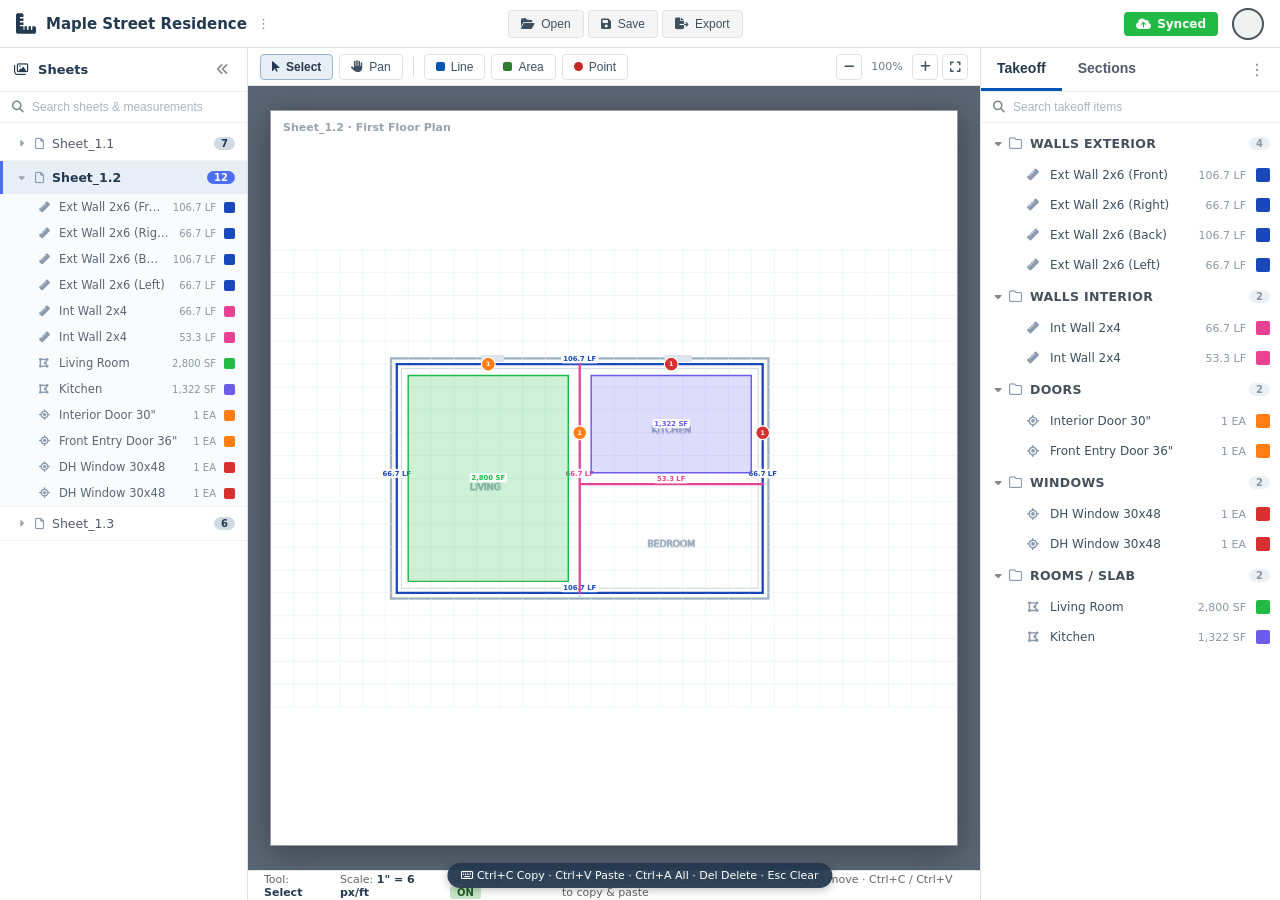
==== index.html @ 18c85d63 "Rebuild as visual SVG-canvas measurement tool with copy/paste - Replace tree/list app with 2D bluepr" ====
<!DOCTYPE html>
<html lang="en">
<head>
  <meta charset="UTF-8" />
  <meta name="viewport" content="width=device-width, initial-scale=1.0" />
  <title>PTO · Copy / Paste Measurements Prototype</title>
  <link rel="stylesheet" href="https://cdnjs.cloudflare.com/ajax/libs/font-awesome/6.5.1/css/all.min.css" />
  <link rel="stylesheet" href="styles.css" />
</head>
<body>

  <!-- ===================== TOP BAR ===================== -->
  <header class="topbar">
    <div class="topbar-left">
      <i class="fa-solid fa-ruler-combined app-logo"></i>
      <span class="job-name">Maple Street Residence</span>
      <span class="job-dots" title="Job menu">&#8942;</span>
    </div>

    <div class="topbar-center">
      <button class="tool-btn"><i class="fa-solid fa-folder-open"></i> Open</button>
      <button class="tool-btn"><i class="fa-solid fa-floppy-disk"></i> Save</button>
      <button class="tool-btn"><i class="fa-solid fa-file-export"></i> Export</button>
    </div>

    <div class="topbar-right">
      <div class="clipboard-indicator" id="clipboard-indicator">
        <i class="fa-solid fa-clipboard"></i>
        <span>Clipboard</span>
        <span class="clip-count" id="clip-count">0</span>
      </div>
      <div class="sync-badge"><i class="fa-solid fa-cloud-arrow-up"></i> Synced</div>
      <div class="profile-circle"></div>
    </div>
  </header>

  <!-- ===================== MAIN LAYOUT ===================== -->
  <div class="main-layout">

    <!-- ============ LEFT — SHEETS PANEL ============ -->
    <aside class="sheets-panel" id="sheets-panel">
      <div class="panel-header">
        <span><i class="fa-regular fa-images"></i>&nbsp; Sheets</span>
        <span class="collapse-toggle" id="sheets-collapse" title="Collapse panel">
          <i class="fa-solid fa-angles-left"></i>
        </span>
      </div>
      <div class="panel-body">
        <div class="search-box">
          <i class="fa-solid fa-magnifying-glass"></i>
          <input id="sheet-search" type="text" placeholder="Search sheets & measurements" />
        </div>
        <ul class="sheet-list" id="sheet-list"></ul>
      </div>
    </aside>

    <!-- ============ CENTER — CANVAS ============ -->
    <main class="canvas-area">
      <div class="canvas-toolbar">
        <button class="ctool active" data-tool="select" title="Select / move (V)"><i class="fa-solid fa-arrow-pointer"></i> Select</button>
        <button class="ctool" data-tool="pan" title="Pan (hold Space)"><i class="fa-solid fa-hand"></i> Pan</button>
        <span style="width:1px;height:20px;background:#e0e0e0;margin:0 4px;"></span>
        <button class="ctool" data-tool="line" title="Draw line measurement"><span class="dot" style="background:#0056b3"></span> Line</button>
        <button class="ctool" data-tool="area" title="Draw area measurement"><span class="dot" style="background:#2e7d32"></span> Area</button>
        <button class="ctool" data-tool="point" title="Drop point measurement"><span class="dot" style="background:#c62828;border-radius:50%"></span> Point</button>

        <span class="spacer"></span>

        <div class="zoom-group">
          <button class="zoom-btn" id="zoom-out" title="Zoom out"><i class="fa-solid fa-minus"></i></button>
          <span class="zoom-label" id="zoom-label">100%</span>
          <button class="zoom-btn" id="zoom-in" title="Zoom in"><i class="fa-solid fa-plus"></i></button>
          <button class="zoom-btn" id="zoom-fit" title="Fit to screen"><i class="fa-solid fa-expand"></i></button>
        </div>
      </div>

      <div class="canvas-stage">
        <div class="canvas-sheet-wrap">
          <svg id="draw-svg" xmlns="https://upload.wikimedia.org/wikipedia/commons/thumb/6/6b/Bitmap_VS_SVG.svg/1280px-Bitmap_VS_SVG.svg.png" preserveAspectRatio="xMidYMid meet"></svg>
          <div class="sheet-tag" id="sheet-tag"></div>
        </div>
      </div>

      <div class="status-bar">
        <span class="status-item">Tool: <b>Select</b></span>
        <span class="status-item">Scale: <b>1" = 6 px/ft</b></span>
        <span class="status-item">Snapping <span class="on">ON</span></span>
        <span class="status-spacer"></span>
        <span class="status-item">Click to select · Ctrl+Click multi-select · Drag to move · Ctrl+C / Ctrl+V to copy &amp; paste</span>
      </div>
    </main>

    <!-- ============ RIGHT — TAKEOFF PANEL ============ -->
    <aside class="takeoff-panel">
      <div class="panel-top-row">
        <div class="tab-bar">
          <button class="tab active" id="tab-takeoff">Takeoff</button>
          <button class="tab" id="tab-sections">Sections</button>
        </div>
        <span class="panel-dots" title="Panel menu">&#8942;</span>
      </div>
      <div class="search-box">
        <i class="fa-solid fa-magnifying-glass"></i>
        <input id="tree-search" type="text" placeholder="Search takeoff items" />
      </div>
      <div class="takeoff-tree" id="takeoff-tree"></div>
    </aside>

  </div>

  <!-- ===================== CONTEXT MENU ===================== -->
  <div class="context-menu" id="context-menu">
    <div class="ctx-item" id="ctx-copy">
      <i class="fa-solid fa-copy ctx-icon"></i>
      <span class="ctx-label">Copy</span>
      <span class="ctx-shortcut">Ctrl+C</span>
    </div>
    <div class="ctx-item" id="ctx-paste">
      <i class="fa-solid fa-paste ctx-icon"></i>
      <span class="ctx-label">Paste</span>
      <span class="ctx-shortcut">Ctrl+V</span>
    </div>
    <div class="ctx-item" id="ctx-edit">
      <i class="fa-solid fa-pen ctx-icon"></i>
      <span class="ctx-label">Edit&hellip;</span>
      <span class="ctx-shortcut">Dbl-click</span>
    </div>
    <div class="ctx-divider"></div>
    <div class="ctx-item" id="ctx-delete">
      <i class="fa-solid fa-trash ctx-icon"></i>
      <span class="ctx-label">Delete</span>
      <span class="ctx-shortcut">Del</span>
    </div>
  </div>

  <!-- ===================== TOASTS ===================== -->
  <div class="toast-container" id="toast-container"></div>

  <!-- ===================== HELP PILL ===================== -->
  <div class="help-pill" title="Keyboard shortcuts">
    <i class="fa-regular fa-keyboard"></i>
    <span>Ctrl+C Copy &middot; Ctrl+V Paste &middot; Ctrl+A All &middot; Del Delete &middot; Esc Clear</span>
  </div>

  <!-- ===================== SCRIPTS ===================== -->
  <script src="data.js"></script>
  <script src="app.js"></script>
</body>
</html>
---- styles.css ----
/* ====================================================================
   PTO Copy/Paste Prototype — Visual Canvas Edition
   Follows the PTO (Pipeline LBM) design system.
   ==================================================================== */
:root {
  --color-primary: #23394F;
  --color-primary-hover: #325373;
  --color-success: #21ba45;
  --color-info: #4c6ef5;
  --color-sel: #1565c0;
  --color-error: #ba2121;
  --color-border: #E2E2E2;
  --color-bg: #ededed;
  --color-text: #23394F;
  --color-text-muted: #797979;
}
*, *::before, *::after { box-sizing: border-box; margin: 0; padding: 0; }
html, body {
  height: 100%;
  font-family: 'Lato', 'Helvetica Neue', 'Segoe UI', system-ui, sans-serif;
  font-size: 13px; color: var(--color-text); background: var(--color-bg); overflow: hidden;
}

/* ======= Top Header Bar ======= */
.topbar { display: flex; align-items: center; justify-content: space-between; height: 48px; background: #fff; border-bottom: 1px solid var(--color-border); padding: 0 16px; z-index: 100; position: relative; }
.topbar-left { display: flex; align-items: center; gap: 10px; }
.app-logo { color: var(--color-primary); font-size: 20px; }
.job-name { font-weight: 700; font-size: 15px; color: var(--color-primary); }
.job-dots { color: #888; cursor: pointer; letter-spacing: 1px; }
.topbar-center { display: flex; gap: 4px; }
.tool-btn { background: #f5f5f5; border: 1px solid var(--color-border); padding: 6px 12px; border-radius: 4px; cursor: pointer; font-size: 12px; color: #3d5060; transition: all .15s; display: inline-flex; align-items: center; gap: 6px; }
.tool-btn:hover { background: #e8e8e8; }
.tool-btn.active { background: #e7eef6; border-color: #9bb4cc; color: var(--color-primary); }
.topbar-right { display: flex; align-items: center; gap: 14px; }
.clipboard-indicator { display: flex; align-items: center; gap: 6px; background: #eef2f7; border: 1px solid #c9d6e3; color: var(--color-primary); padding: 4px 12px; border-radius: 14px; font-size: 12px; font-weight: 600; opacity: 0; transform: translateY(-2px); transition: all .2s; pointer-events: none; }
.clipboard-indicator.active { opacity: 1; transform: translateY(0); }
.clipboard-indicator i { color: var(--color-info); }
.clipboard-indicator .clip-count { background: var(--color-info); color: #fff; border-radius: 9px; min-width: 18px; height: 18px; display: inline-flex; align-items: center; justify-content: center; font-size: 11px; padding: 0 5px; }
.sync-badge { display: flex; align-items: center; gap: 6px; background: var(--color-success); color: #fff; padding: 5px 12px; border-radius: 4px; font-size: 12px; font-weight: 600; }
.profile-circle { width: 32px; height: 32px; border-radius: 50%; border: 2px solid #495057; background: #f0f0f0; }

/* ======= Main Layout ======= */
.main-layout { display: flex; height: calc(100vh - 48px); }

/* ======= Left Sheets Panel ======= */
.sheets-panel { width: 248px; min-width: 210px; background: #fff; border-right: 1px solid var(--color-border); display: flex; flex-direction: column; overflow: hidden; transition: width .2s; }
.sheets-panel.collapsed { width: 44px; min-width: 44px; }
.sheets-panel.collapsed .panel-body { display: none; }
.panel-header { display: flex; justify-content: space-between; align-items: center; padding: 12px 14px; font-weight: 700; font-size: 13px; border-bottom: 1px solid #eee; color: var(--color-primary); }
.panel-header .collapse-toggle { cursor: pointer; color: #888; padding: 2px 4px; border-radius: 3px; }
.panel-header .collapse-toggle:hover { background: #f0f0f0; color: var(--color-primary); }
.search-box { display: flex; align-items: center; gap: 8px; padding: 8px 12px; border-bottom: 1px solid #eee; }
.search-box input { border: none; outline: none; font-size: 12px; width: 100%; background: transparent; color: #495057; }
.search-box input::placeholder { color: #ADB5BD; }
.search-box i { color: #7f8387; font-size: 12px; }
.panel-body { display: flex; flex-direction: column; overflow: hidden; flex: 1; }

/* Sheet accordion */
.sheet-list { list-style: none; overflow-y: auto; flex: 1; padding: 4px 0; }
.sheet-block { border-bottom: 1px solid #f1f3f5; }
.sheet-head { display: flex; align-items: center; gap: 8px; padding: 9px 12px; cursor: pointer; font-size: 12.5px; color: #545a6d; transition: background .12s; border-left: 3px solid transparent; }
.sheet-head:hover { background: #f0f4ff; }
.sheet-block.active .sheet-head { background: #e7eef6; color: var(--color-primary); font-weight: 700; border-left-color: var(--color-info); }
.sheet-head .caret { width: 12px; text-align: center; font-size: 10px; color: #99a4b0; transition: transform .2s; }
.sheet-head .caret.open { transform: rotate(90deg); }
.sheet-head .sheet-icon { color: #8a9bb0; font-size: 12px; }
.sheet-head .sheet-label { flex: 1; white-space: nowrap; overflow: hidden; text-overflow: ellipsis; }
.sheet-head .sheet-count { background: #d0dae3; color: var(--color-primary); border-radius: 9px; font-size: 10px; padding: 1px 7px; font-weight: 700; }
.sheet-block.active .sheet-head .sheet-count { background: var(--color-info); color: #fff; }

.sheet-measures { list-style: none; background: #fafbfc; overflow: hidden; }
.sheet-measures.collapsed { display: none; }
.measure-row { display: flex; align-items: center; gap: 8px; padding: 6px 12px 6px 34px; font-size: 11.5px; color: #5a6573; cursor: pointer; border-left: 3px solid transparent; }
.measure-row:hover { background: #eef3f8; }
.measure-row.selected { background: #d6ecfb; border-left-color: var(--color-sel); color: var(--color-primary); font-weight: 600; }
.measure-row .m-icon { width: 14px; text-align: center; color: #8a9bb0; font-size: 11px; }
.measure-row .m-name { flex: 1; white-space: nowrap; overflow: hidden; text-overflow: ellipsis; }
.measure-row .m-qty { font-size: 10px; color: #8a96a3; font-variant-numeric: tabular-nums; }
.measure-row .m-swatch { width: 11px; height: 11px; border-radius: 2px; flex-shrink: 0; }

/* ======= Center Canvas ======= */
.canvas-area { flex: 1; display: flex; flex-direction: column; background: #5a6573; position: relative; min-width: 0; }
.canvas-toolbar { height: 38px; background: #fff; border-bottom: 1px solid var(--color-border); display: flex; align-items: center; gap: 6px; padding: 0 12px; }
.ctool { display: inline-flex; align-items: center; gap: 6px; padding: 5px 11px; border: 1px solid var(--color-border); border-radius: 4px; background: #fff; color: #3d5060; cursor: pointer; font-size: 12px; transition: all .12s; }
.ctool:hover { background: #eef3f8; }
.ctool.active { background: #e7eef6; border-color: #9bb4cc; color: var(--color-primary); font-weight: 600; }
.ctool .dot { width: 9px; height: 9px; border-radius: 2px; }
.canvas-toolbar .spacer { flex: 1; }
.zoom-group { display: flex; align-items: center; gap: 4px; }
.zoom-btn { width: 26px; height: 26px; border: 1px solid var(--color-border); background: #fff; border-radius: 4px; cursor: pointer; color: #3d5060; font-size: 12px; }
.zoom-btn:hover { background: #eef3f8; }
.zoom-label { font-size: 11px; color: #6b7682; min-width: 42px; text-align: center; }

.canvas-stage { flex: 1; position: relative; overflow: hidden; display: flex; align-items: center; justify-content: center; }
.canvas-sheet-wrap { width: 94%; height: 94%; background: #fff; box-shadow: 0 6px 28px rgba(0,0,0,0.35); border: 1px solid #99a; position: relative; overflow: hidden; }
#draw-svg { width: 100%; height: 100%; display: block; touch-action: none; background: #fff; }
#draw-svg.mode-select { cursor: default; }
#draw-svg.panning { cursor: grabbing; }
.sheet-tag { position: absolute; top: 10px; left: 12px; font-size: 11px; font-weight: 700; color: #9aa3ad; pointer-events: none; }

/* Measurement visuals (SVG classes) */
.meas { cursor: pointer; }
.meas-line { stroke-width: 4; stroke-linecap: round; }
.meas-line-hit { stroke: transparent; stroke-width: 16; cursor: pointer; }
.meas-poly { stroke-width: 2.5; fill-opacity: 0.22; }
.meas-point-dot { stroke: #fff; stroke-width: 2; }
.meas-label { font-size: 12px; font-weight: 600; paint-order: stroke; stroke: #fff; stroke-width: 3px; stroke-linejoin: round; pointer-events: none; }
.meas-label-bg { fill: #ffffff; opacity: 0.82; }
.point-badge { fill: #fff; font-size: 11px; font-weight: 700; text-anchor: middle; pointer-events: none; }

/* Selected state */
.meas.selected .meas-line { stroke-dasharray: none; }
.sel-outline { fill: none; stroke: var(--color-sel); stroke-width: 1.5; stroke-dasharray: 5 4; pointer-events: none; }
.handle { fill: #fff; stroke: var(--color-sel); stroke-width: 2; cursor: grab; }
.handle:hover { fill: #e3f2fd; }
.handle.midmove { cursor: move; }

/* Copied — marching ants */
@keyframes ants { to { stroke-dashoffset: -16; } }
.copied-outline { fill: none; stroke: var(--color-info); stroke-width: 2; stroke-dasharray: 6 4; animation: ants .5s linear infinite; pointer-events: none; }

/* Pasted flash */
@keyframes pasteflash { 0% { opacity: .15; } 100% { opacity: 1; } }
.just-pasted { animation: pasteflash 1s ease-out; }

/* Rubber-band selection box */
.rubber-band { fill: rgba(21,101,192,0.10); stroke: var(--color-sel); stroke-width: 1; stroke-dasharray: 4 3; pointer-events: none; }

.status-bar { height: 30px; background: #fff; border-top: 1px solid var(--color-border); display: flex; align-items: center; gap: 20px; padding: 0 16px; font-size: 11px; color: #666; }
.status-bar .status-item b { color: var(--color-primary); }
.status-bar .on { color: #1b5e20; background: #c8e6c9; padding: 1px 7px; border-radius: 3px; font-size: 10px; font-weight: 700; }
.status-bar .status-spacer { margin-left: auto; }

/* ======= Right Takeoff Panel ======= */
.takeoff-panel { width: 300px; min-width: 260px; max-width: 380px; background: #fff; border-left: 1px solid var(--color-border); display: flex; flex-direction: column; overflow: hidden; }
.panel-top-row { display: flex; align-items: center; justify-content: space-between; border-bottom: 1px solid #eee; padding-right: 10px; }
.tab-bar { display: flex; }
.tab { padding: 12px 16px; font-size: 14px; font-weight: 600; border: none; background: #fff; cursor: pointer; transition: all .15s; border-bottom: 3px solid transparent; color: #545a6d; }
.tab.active { color: var(--color-primary); border-bottom-color: #0056b3; }
.tab:hover:not(.active) { background: #f5f7fa; }
.panel-dots { color: #888; cursor: pointer; font-size: 16px; padding: 4px; letter-spacing: 1px; }
.takeoff-tree { flex: 1; overflow-y: auto; overflow-x: hidden; padding: 4px 0 12px; user-select: none; }
.section-header { display: flex; align-items: center; padding: 9px 10px 9px 8px; cursor: pointer; transition: background .12s; }
.section-header:hover { background: #f5f7fa; }
.section-header .caret { width: 16px; text-align: center; font-size: 11px; color: #888; transition: transform .2s; flex-shrink: 0; }
.section-header .caret.open { transform: rotate(90deg); }
.section-header .folder-icon { color: #8a9bb0; margin: 0 8px 0 4px; font-size: 13px; flex-shrink: 0; }
.section-header .section-name { font-weight: 700; font-size: 12.5px; color: #46505c; flex: 1; letter-spacing: 0.3px; }
.section-header .section-count { background: #eef1f4; color: #8a96a3; border-radius: 9px; font-size: 10px; padding: 1px 7px; font-weight: 700; }
.section-items.collapsed { display: none; }
.section-empty { padding: 5px 10px 7px 42px; font-size: 11px; color: #b0b8c0; font-style: italic; }
.item-row { display: flex; align-items: center; padding: 6px 10px 6px 40px; cursor: pointer; transition: background .1s; position: relative; min-height: 30px; border-left: 3px solid transparent; }
.item-row:hover { background: #f0f5fa; }
.item-row .item-icon { color: #8a9bb0; font-size: 12px; width: 18px; text-align: center; flex-shrink: 0; margin-right: 8px; }
.item-row .item-name { font-size: 12px; color: #3d5060; flex: 1; white-space: nowrap; overflow: hidden; text-overflow: ellipsis; }
.item-row .item-qty { font-size: 11px; color: #8a96a3; margin: 0 10px; flex-shrink: 0; font-variant-numeric: tabular-nums; }
.item-row .item-color { width: 14px; height: 14px; border-radius: 2px; flex-shrink: 0; }
.item-row.selected { background: #d6ecfb; border-left-color: var(--color-sel); }
.item-row.selected .item-name { color: var(--color-primary); font-weight: 600; }

/* ======= Context Menu ======= */
.context-menu { position: fixed; z-index: 9000; min-width: 196px; background: #fff; border: 1px solid #ddd; border-radius: 6px; box-shadow: 0 0 1rem rgba(0,0,0,.2); padding: 5px 0; font-size: 13px; display: none; }
.context-menu.open { display: block; }
.ctx-item { display: flex; align-items: center; gap: 10px; padding: 9px 16px; color: #3d5060; cursor: pointer; transition: background .1s; }
.ctx-item .ctx-icon { width: 16px; text-align: center; color: #8a9bb0; font-size: 13px; }
.ctx-item .ctx-shortcut { margin-left: auto; font-size: 11px; color: #aab3bd; padding-left: 24px; }
.ctx-item:hover:not(.disabled) { background: #ededed; color: #16181b; }
.ctx-item:hover:not(.disabled) .ctx-icon { color: var(--color-primary); }
.ctx-item.danger { color: #973937; }
.ctx-item.danger .ctx-icon { color: #ba2121; }
.ctx-item.danger:hover:not(.disabled) { background: #fbeaea; }
.ctx-item.disabled { color: #c2c8ce; cursor: not-allowed; }
.ctx-item.disabled .ctx-icon, .ctx-item.disabled .ctx-shortcut { color: #d6dadf; }
.ctx-divider { height: 1px; background: var(--color-border); margin: 4px 0; }

/* ======= Modal ======= */
.modal-overlay { position: fixed; inset: 0; background: rgba(0,0,0,0.4); z-index: 9500; display: flex; align-items: center; justify-content: center; }
.modal-box { background: #fff; border-radius: 8px; box-shadow: 0 0 20px rgba(0,0,0,0.35); padding: 22px 26px; width: 390px; max-width: 92vw; }
.modal-box h4 { font-size: 15px; margin-bottom: 4px; color: var(--color-primary); }
.modal-box .modal-sub { font-size: 11.5px; color: var(--color-text-muted); margin-bottom: 14px; }
.modal-box label { font-size: 12px; color: #46505c; font-weight: 600; display: block; margin-bottom: 5px; margin-top: 14px; }
.modal-box input, .modal-box select { width: 100%; padding: 8px 10px; border: 1px solid #CED4DA; border-radius: 4px; font-size: 13px; outline: none; color: #495057; }
.modal-box input:focus, .modal-box select:focus { border-color: var(--color-info); box-shadow: 0 0 0 2px rgba(76,110,245,0.12); }
.modal-row { display: flex; gap: 12px; }
.modal-row > div { flex: 1; }
.color-picks { display: flex; flex-wrap: wrap; gap: 7px; margin-top: 6px; }
.color-pick { width: 24px; height: 24px; border-radius: 5px; cursor: pointer; border: 2px solid transparent; transition: transform .1s; }
.color-pick:hover { transform: scale(1.12); }
.color-pick.selected { border-color: #23394F; box-shadow: 0 0 0 2px #fff inset; }
.modal-btns { display: flex; gap: 10px; justify-content: flex-end; margin-top: 22px; }
.modal-btns button { padding: 8px 20px; border-radius: 4px; font-size: 13px; cursor: pointer; border: 1px solid #ccc; background: #fff; color: #555; font-weight: 600; }
.modal-btns button.primary { background: var(--color-primary); color: #fff; border-color: var(--color-primary); }
.modal-btns button.primary:hover { background: var(--color-primary-hover); }
.modal-btns button:hover:not(.primary) { background: #f5f5f5; }

/* ======= Toast ======= */
.toast-container { position: fixed; bottom: 50px; left: 50%; transform: translateX(-50%); z-index: 9800; display: flex; flex-direction: column; gap: 8px; align-items: center; pointer-events: none; }
.toast { display: flex; align-items: center; gap: 9px; background: #323232; color: #fff; padding: 10px 20px; border-radius: 6px; font-size: 12.5px; box-shadow: 0 4px 16px rgba(0,0,0,0.25); opacity: 0; transform: translateY(12px); transition: all .25s; max-width: 80vw; }
.toast.show { opacity: 1; transform: translateY(0); }
.toast i { font-size: 14px; }
.toast.success { background: #1E561F; } .toast.success i { color: #8eff9b; }
.toast.error { background: #973937; } .toast.error i { color: #ffc9c9; }
.toast.info { background: var(--color-primary); } .toast.info i { color: #8addff; }

/* ======= Scrollbars ======= */
.takeoff-tree::-webkit-scrollbar, .sheet-list::-webkit-scrollbar { width: 7px; }
.takeoff-tree::-webkit-scrollbar-thumb, .sheet-list::-webkit-scrollbar-thumb { background: #ccc; border-radius: 3px; }

/* ======= Help pill ======= */
.help-pill { position: fixed; bottom: 12px; left: 50%; transform: translateX(-50%); background: rgba(35,57,79,0.94); color: #fff; font-size: 11px; padding: 6px 14px; border-radius: 16px; z-index: 200; box-shadow: 0 2px 8px rgba(0,0,0,0.25); pointer-events: none; white-space: nowrap; max-width: 96vw; overflow: hidden; text-overflow: ellipsis; }
.help-pill b { color: #8addff; }

@media (max-width: 980px) {
  .sheets-panel { width: 56px; min-width: 56px; } .sheets-panel .panel-body { display: none; }
  .takeoff-panel { width: 250px; min-width: 220px; }
}
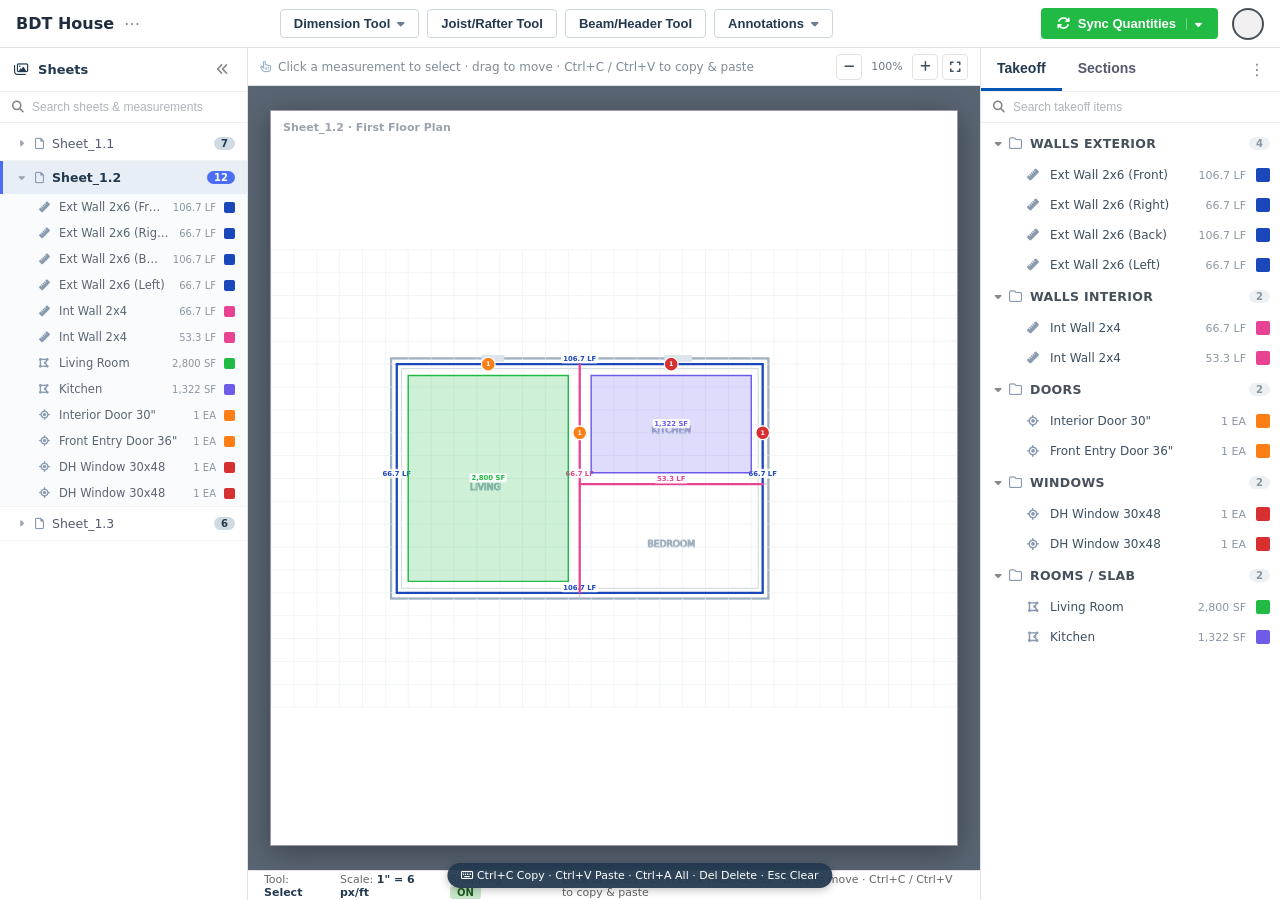
==== commit fa2c2a76: "Update header toolbar to match real PTO interface - Replace Open/Save/Export with PTO tool buttons: " ====
--- a/index.html
+++ b/index.html
@@ -12,15 +12,15 @@
   <!-- ===================== TOP BAR ===================== -->
   <header class="topbar">
     <div class="topbar-left">
-      <i class="fa-solid fa-ruler-combined app-logo"></i>
-      <span class="job-name">Maple Street Residence</span>
-      <span class="job-dots" title="Job menu">&#8942;</span>
+      <span class="job-name">BDT House</span>
+      <span class="job-dots" title="Job menu">&#8943;</span>
     </div>
 
     <div class="topbar-center">
-      <button class="tool-btn"><i class="fa-solid fa-folder-open"></i> Open</button>
-      <button class="tool-btn"><i class="fa-solid fa-floppy-disk"></i> Save</button>
-      <button class="tool-btn"><i class="fa-solid fa-file-export"></i> Export</button>
+      <button class="pto-tool"><span>Dimension Tool</span> <i class="fa-solid fa-caret-down"></i></button>
+      <button class="pto-tool"><span>Joist/Rafter Tool</span></button>
+      <button class="pto-tool"><span>Beam/Header Tool</span></button>
+      <button class="pto-tool"><span>Annotations</span> <i class="fa-solid fa-caret-down"></i></button>
     </div>
 
     <div class="topbar-right">
@@ -29,7 +29,7 @@
         <span>Clipboard</span>
         <span class="clip-count" id="clip-count">0</span>
       </div>
-      <div class="sync-badge"><i class="fa-solid fa-cloud-arrow-up"></i> Synced</div>
+      <button class="sync-btn"><i class="fa-solid fa-arrows-rotate"></i> Sync Quantities <span class="sync-caret"><i class="fa-solid fa-caret-down"></i></span></button>
       <div class="profile-circle"></div>
     </div>
   </header>
@@ -57,12 +57,7 @@
     <!-- ============ CENTER — CANVAS ============ -->
     <main class="canvas-area">
       <div class="canvas-toolbar">
-        <button class="ctool active" data-tool="select" title="Select / move (V)"><i class="fa-solid fa-arrow-pointer"></i> Select</button>
-        <button class="ctool" data-tool="pan" title="Pan (hold Space)"><i class="fa-solid fa-hand"></i> Pan</button>
-        <span style="width:1px;height:20px;background:#e0e0e0;margin:0 4px;"></span>
-        <button class="ctool" data-tool="line" title="Draw line measurement"><span class="dot" style="background:#0056b3"></span> Line</button>
-        <button class="ctool" data-tool="area" title="Draw area measurement"><span class="dot" style="background:#2e7d32"></span> Area</button>
-        <button class="ctool" data-tool="point" title="Drop point measurement"><span class="dot" style="background:#c62828;border-radius:50%"></span> Point</button>
+        <span class="canvas-hint"><i class="fa-regular fa-hand-pointer"></i> Click a measurement to select &middot; drag to move &middot; Ctrl+C / Ctrl+V to copy &amp; paste</span>
 
         <span class="spacer"></span>
 
--- a/styles.css
+++ b/styles.css
@@ -23,15 +23,23 @@
 
 /* ======= Top Header Bar ======= */
 .topbar { display: flex; align-items: center; justify-content: space-between; height: 48px; background: #fff; border-bottom: 1px solid var(--color-border); padding: 0 16px; z-index: 100; position: relative; }
-.topbar-left { display: flex; align-items: center; gap: 10px; }
-.app-logo { color: var(--color-primary); font-size: 20px; }
-.job-name { font-weight: 700; font-size: 15px; color: var(--color-primary); }
-.job-dots { color: #888; cursor: pointer; letter-spacing: 1px; }
-.topbar-center { display: flex; gap: 4px; }
-.tool-btn { background: #f5f5f5; border: 1px solid var(--color-border); padding: 6px 12px; border-radius: 4px; cursor: pointer; font-size: 12px; color: #3d5060; transition: all .15s; display: inline-flex; align-items: center; gap: 6px; }
-.tool-btn:hover { background: #e8e8e8; }
-.tool-btn.active { background: #e7eef6; border-color: #9bb4cc; color: var(--color-primary); }
-.topbar-right { display: flex; align-items: center; gap: 14px; }
+.topbar-left { display: flex; align-items: center; gap: 8px; min-width: 200px; }
+.job-name { font-weight: 700; font-size: 16px; color: #1f2d3d; }
+.job-dots { color: #888; cursor: pointer; letter-spacing: 1px; font-size: 16px; padding: 0 2px; }
+.job-dots:hover { color: var(--color-primary); }
+
+/* PTO center toolbar buttons */
+.topbar-center { display: flex; gap: 8px; }
+.pto-tool { background: #fff; border: 1px solid #cdd5dd; padding: 6px 13px; border-radius: 4px; cursor: pointer; font-size: 13px; color: var(--color-primary); font-weight: 600; transition: all .12s; display: inline-flex; align-items: center; gap: 7px; white-space: nowrap; }
+.pto-tool:hover { background: #eef3f8; border-color: #9bb4cc; }
+.pto-tool .fa-caret-down { color: #6b7d90; font-size: 12px; }
+
+.topbar-right { display: flex; align-items: center; gap: 14px; min-width: 200px; justify-content: flex-end; }
+
+/* Green Sync Quantities button */
+.sync-btn { display: inline-flex; align-items: center; gap: 8px; background: #21ba45; border: none; color: #fff; padding: 8px 16px; border-radius: 4px; font-size: 13px; font-weight: 600; cursor: pointer; transition: background .12s; }
+.sync-btn:hover { background: #1ea83e; }
+.sync-btn .sync-caret { border-left: 1px solid rgba(255,255,255,.35); padding-left: 8px; margin-left: 2px; font-size: 11px; }
 .clipboard-indicator { display: flex; align-items: center; gap: 6px; background: #eef2f7; border: 1px solid #c9d6e3; color: var(--color-primary); padding: 4px 12px; border-radius: 14px; font-size: 12px; font-weight: 600; opacity: 0; transform: translateY(-2px); transition: all .2s; pointer-events: none; }
 .clipboard-indicator.active { opacity: 1; transform: translateY(0); }
 .clipboard-indicator i { color: var(--color-info); }
@@ -86,6 +94,8 @@
 .ctool.active { background: #e7eef6; border-color: #9bb4cc; color: var(--color-primary); font-weight: 600; }
 .ctool .dot { width: 9px; height: 9px; border-radius: 2px; }
 .canvas-toolbar .spacer { flex: 1; }
+.canvas-hint { font-size: 12px; color: #7f8c99; display: inline-flex; align-items: center; gap: 7px; }
+.canvas-hint i { color: #9bb4cc; }
 .zoom-group { display: flex; align-items: center; gap: 4px; }
 .zoom-btn { width: 26px; height: 26px; border: 1px solid var(--color-border); background: #fff; border-radius: 4px; cursor: pointer; color: #3d5060; font-size: 12px; }
 .zoom-btn:hover { background: #eef3f8; }
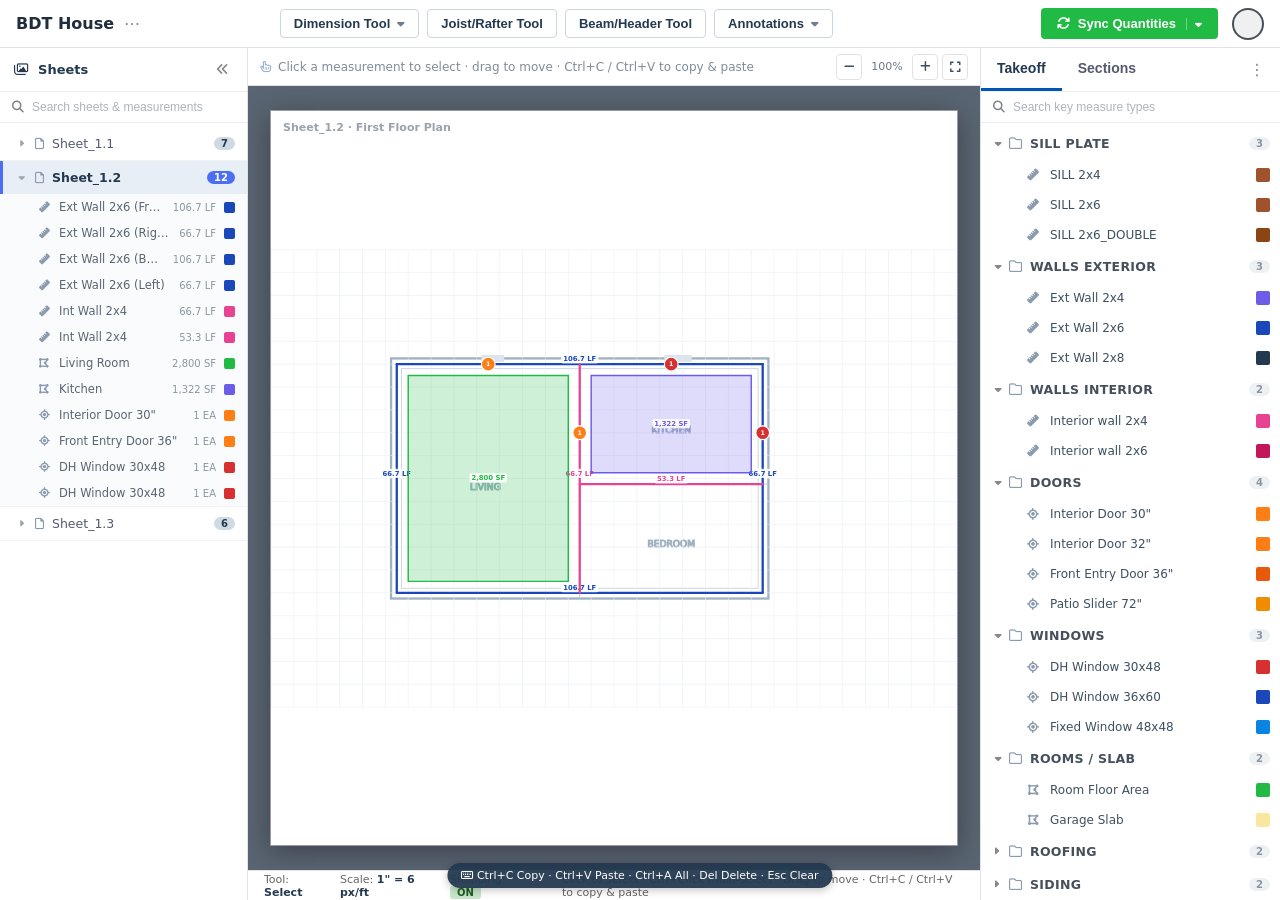
==== commit 2480fff1: "Move copy/paste to left panel; right panel becomes key-measure library - Left sheet measure rows now" ====
--- a/index.html
+++ b/index.html
@@ -96,7 +96,7 @@
       </div>
       <div class="search-box">
         <i class="fa-solid fa-magnifying-glass"></i>
-        <input id="tree-search" type="text" placeholder="Search takeoff items" />
+        <input id="tree-search" type="text" placeholder="Search key measure types" />
       </div>
       <div class="takeoff-tree" id="takeoff-tree"></div>
     </aside>
--- a/styles.css
+++ b/styles.css
@@ -167,6 +167,9 @@
 .item-row .item-color { width: 14px; height: 14px; border-radius: 2px; flex-shrink: 0; }
 .item-row.selected { background: #d6ecfb; border-left-color: var(--color-sel); }
 .item-row.selected .item-name { color: var(--color-primary); font-weight: 600; }
+/* library rows = read-only key measure types (catalog) */
+.item-row.lib-row { cursor: default; }
+.item-row.lib-row:hover { background: #f5f8fb; }
 
 /* ======= Context Menu ======= */
 .context-menu { position: fixed; z-index: 9000; min-width: 196px; background: #fff; border: 1px solid #ddd; border-radius: 6px; box-shadow: 0 0 1rem rgba(0,0,0,.2); padding: 5px 0; font-size: 13px; display: none; }
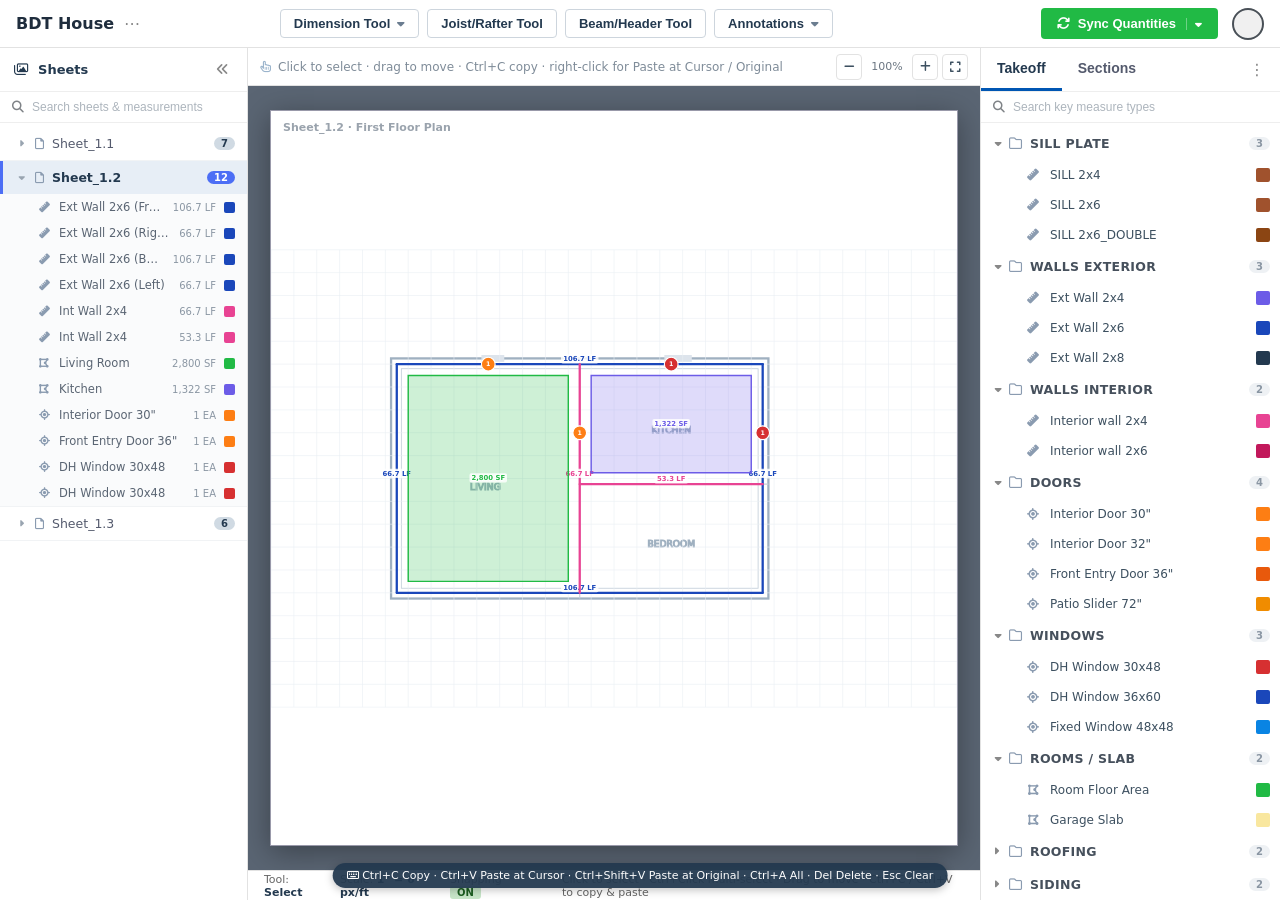
==== commit 8b15ff30: "Add Paste at Cursor / Paste at Original Location options with ghost preview" ====
--- a/index.html
+++ b/index.html
@@ -57,7 +57,7 @@
     <!-- ============ CENTER — CANVAS ============ -->
     <main class="canvas-area">
       <div class="canvas-toolbar">
-        <span class="canvas-hint"><i class="fa-regular fa-hand-pointer"></i> Click a measurement to select &middot; drag to move &middot; Ctrl+C / Ctrl+V to copy &amp; paste</span>
+        <span class="canvas-hint"><i class="fa-regular fa-hand-pointer"></i> Click to select &middot; drag to move &middot; Ctrl+C copy &middot; right-click for Paste at Cursor / Original</span>
 
         <span class="spacer"></span>
 
@@ -110,10 +110,15 @@
       <span class="ctx-label">Copy</span>
       <span class="ctx-shortcut">Ctrl+C</span>
     </div>
+    <div class="ctx-item" id="ctx-paste-cursor">
+      <i class="fa-solid fa-location-crosshairs ctx-icon"></i>
+      <span class="ctx-label">Paste at Cursor</span>
+      <span class="ctx-shortcut">Ctrl+V</span>
+    </div>
     <div class="ctx-item" id="ctx-paste">
       <i class="fa-solid fa-paste ctx-icon"></i>
-      <span class="ctx-label">Paste</span>
-      <span class="ctx-shortcut">Ctrl+V</span>
+      <span class="ctx-label">Paste at Original Location</span>
+      <span class="ctx-shortcut">Ctrl+Shift+V</span>
     </div>
     <div class="ctx-item" id="ctx-edit">
       <i class="fa-solid fa-pen ctx-icon"></i>
@@ -134,7 +139,7 @@
   <!-- ===================== HELP PILL ===================== -->
   <div class="help-pill" title="Keyboard shortcuts">
     <i class="fa-regular fa-keyboard"></i>
-    <span>Ctrl+C Copy &middot; Ctrl+V Paste &middot; Ctrl+A All &middot; Del Delete &middot; Esc Clear</span>
+    <span>Ctrl+C Copy &middot; Ctrl+V Paste at Cursor &middot; Ctrl+Shift+V Paste at Original &middot; Ctrl+A All &middot; Del Delete &middot; Esc Clear</span>
   </div>
 
   <!-- ===================== SCRIPTS ===================== -->
--- a/styles.css
+++ b/styles.css
@@ -135,6 +135,13 @@
 
 /* Rubber-band selection box */
 .rubber-band { fill: rgba(21,101,192,0.10); stroke: var(--color-sel); stroke-width: 1; stroke-dasharray: 4 3; pointer-events: none; }
+
+/* Paste-at-cursor ghost preview */
+.paste-ghost { opacity: .55; pointer-events: none; }
+.paste-ghost .ghost-line { stroke-width: 3; stroke-dasharray: 6 4; opacity: .8; }
+.paste-ghost .ghost-poly { fill-opacity: .12; stroke-width: 2; stroke-dasharray: 6 4; }
+.paste-ghost .ghost-point { fill-opacity: .55; stroke: #fff; stroke-width: 2; }
+.paste-ghost .ghost-cross { stroke: var(--color-sel); stroke-width: 1.5; opacity: .9; }
 
 .status-bar { height: 30px; background: #fff; border-top: 1px solid var(--color-border); display: flex; align-items: center; gap: 20px; padding: 0 16px; font-size: 11px; color: #666; }
 .status-bar .status-item b { color: var(--color-primary); }
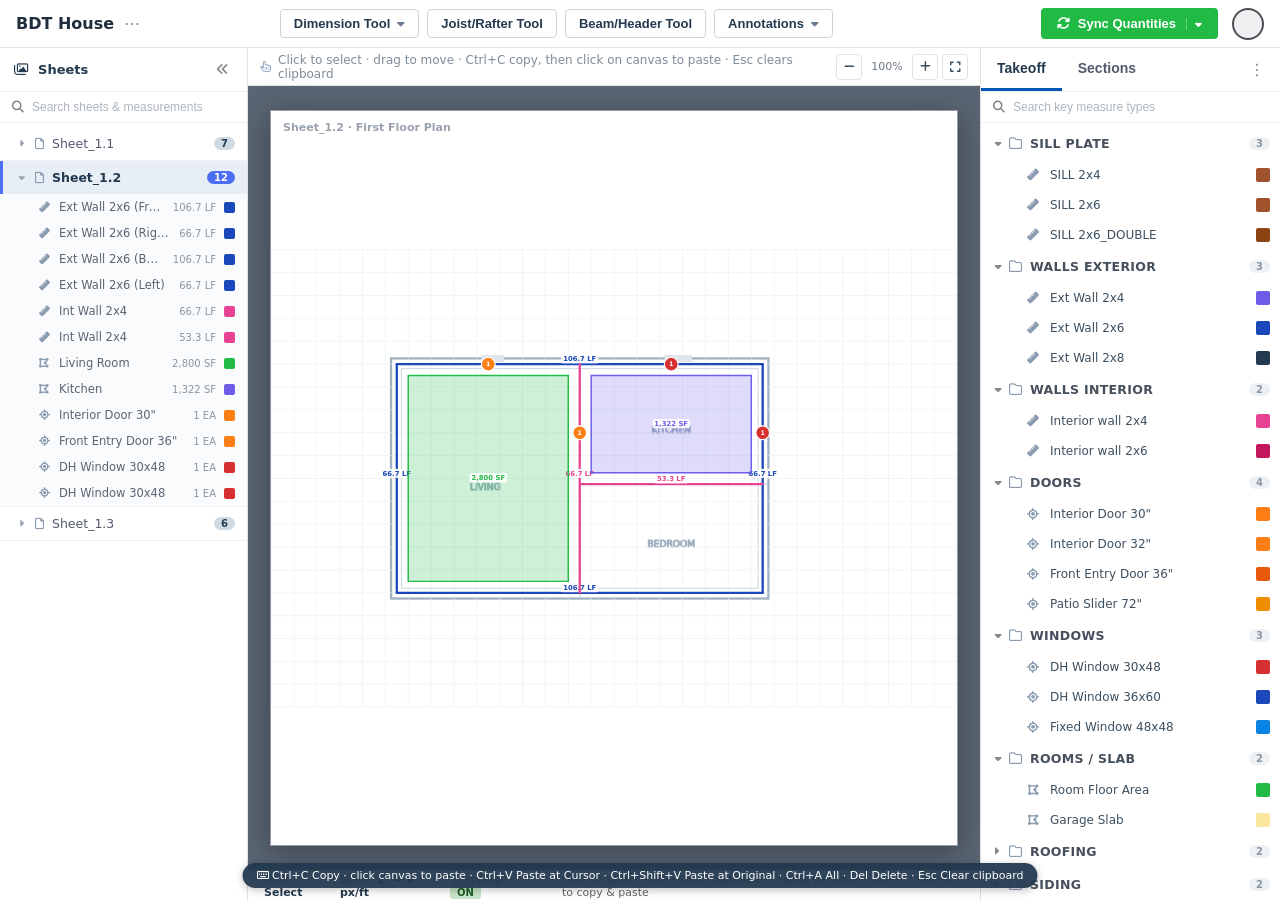
==== commit 6555dfc8: "Add click-to-paste mode + ESC to clear clipboard - Copy enters paste mode: left-click on canvas past" ====
--- a/index.html
+++ b/index.html
@@ -57,7 +57,7 @@
     <!-- ============ CENTER — CANVAS ============ -->
     <main class="canvas-area">
       <div class="canvas-toolbar">
-        <span class="canvas-hint"><i class="fa-regular fa-hand-pointer"></i> Click to select &middot; drag to move &middot; Ctrl+C copy &middot; right-click for Paste at Cursor / Original</span>
+        <span class="canvas-hint"><i class="fa-regular fa-hand-pointer"></i> Click to select &middot; drag to move &middot; Ctrl+C copy, then click on canvas to paste &middot; Esc clears clipboard</span>
 
         <span class="spacer"></span>
 
@@ -139,7 +139,7 @@
   <!-- ===================== HELP PILL ===================== -->
   <div class="help-pill" title="Keyboard shortcuts">
     <i class="fa-regular fa-keyboard"></i>
-    <span>Ctrl+C Copy &middot; Ctrl+V Paste at Cursor &middot; Ctrl+Shift+V Paste at Original &middot; Ctrl+A All &middot; Del Delete &middot; Esc Clear</span>
+    <span>Ctrl+C Copy &middot; click canvas to paste &middot; Ctrl+V Paste at Cursor &middot; Ctrl+Shift+V Paste at Original &middot; Ctrl+A All &middot; Del Delete &middot; Esc Clear clipboard</span>
   </div>
 
   <!-- ===================== SCRIPTS ===================== -->
--- a/styles.css
+++ b/styles.css
@@ -142,6 +142,7 @@
 .paste-ghost .ghost-poly { fill-opacity: .12; stroke-width: 2; stroke-dasharray: 6 4; }
 .paste-ghost .ghost-point { fill-opacity: .55; stroke: #fff; stroke-width: 2; }
 .paste-ghost .ghost-cross { stroke: var(--color-sel); stroke-width: 1.5; opacity: .9; }
+.paste-ghost .ghost-hint { fill: var(--color-sel); font-size: 12px; font-weight: 600; paint-order: stroke; stroke: rgba(255,255,255,.85); stroke-width: 3px; }
 
 .status-bar { height: 30px; background: #fff; border-top: 1px solid var(--color-border); display: flex; align-items: center; gap: 20px; padding: 0 16px; font-size: 11px; color: #666; }
 .status-bar .status-item b { color: var(--color-primary); }
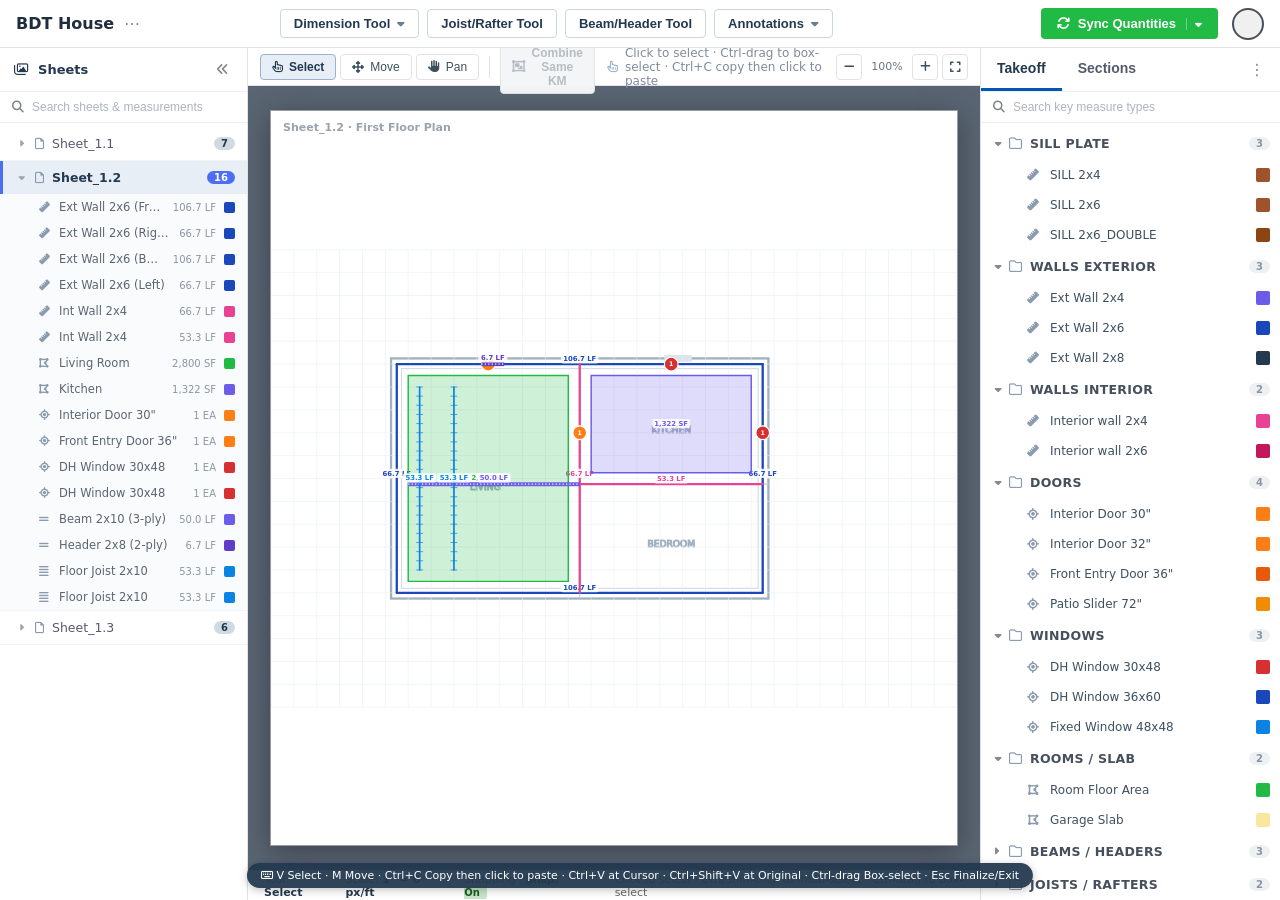
==== commit 93dd49b3: "Phase 2: gated move/drag, exact paste + collision merge, Combine Same KM, beam/joist types, snapping" ====
--- a/index.html
+++ b/index.html
@@ -57,9 +57,25 @@
     <!-- ============ CENTER — CANVAS ============ -->
     <main class="canvas-area">
       <div class="canvas-toolbar">
-        <span class="canvas-hint"><i class="fa-regular fa-hand-pointer"></i> Click to select &middot; drag to move &middot; Ctrl+C copy, then click on canvas to paste &middot; Esc clears clipboard</span>
+        <div class="tool-group">
+          <button class="ctool active" id="tool-select" data-tool="select" title="Select tool (V) — click to select, Ctrl/Shift+click to multi-select, drag empty space to box-select">
+            <i class="fa-regular fa-hand-pointer"></i> Select
+          </button>
+          <button class="ctool" id="tool-move" data-tool="move" title="Move tool (M) — drag measurements to reposition them">
+            <i class="fa-solid fa-up-down-left-right"></i> Move
+          </button>
+          <button class="ctool" id="tool-pan" data-tool="pan" title="Pan tool (H) — drag to pan the sheet">
+            <i class="fa-solid fa-hand"></i> Pan
+          </button>
+        </div>
+        <span class="tool-sep"></span>
+        <button class="ctool combine-btn" id="btn-combine" data-tool="" title="Combine selected measurements that share the same Key Measure name" disabled>
+          <i class="fa-solid fa-object-group"></i> Combine Same KM
+        </button>
 
         <span class="spacer"></span>
+
+        <span class="canvas-hint" id="canvas-hint"><i class="fa-regular fa-hand-pointer"></i> Click to select &middot; Ctrl-drag to box-select &middot; Ctrl+C copy then click to paste</span>
 
         <div class="zoom-group">
           <button class="zoom-btn" id="zoom-out" title="Zoom out"><i class="fa-solid fa-minus"></i></button>
@@ -69,19 +85,23 @@
         </div>
       </div>
 
-      <div class="canvas-stage">
-        <div class="canvas-sheet-wrap">
-          <svg id="draw-svg" xmlns="https://upload.wikimedia.org/wikipedia/commons/thumb/6/6b/Bitmap_VS_SVG.svg/1280px-Bitmap_VS_SVG.svg.png" preserveAspectRatio="xMidYMid meet"></svg>
+      <div class="canvas-stage" id="canvas-stage">
+        <div class="canvas-sheet-wrap" id="canvas-sheet-wrap">
+          <svg id="draw-svg" xmlns="http://www.w3.org/2000/svg" preserveAspectRatio="xMidYMid meet"></svg>
           <div class="sheet-tag" id="sheet-tag"></div>
+          <!-- Mode indicator badge (shown in Move / Paste mode) -->
+          <div class="mode-badge" id="mode-badge"><i class="fa-solid fa-up-down-left-right"></i> <span id="mode-badge-text">Move mode</span></div>
+          <!-- Floating coordinate / distance readout (shown while dragging or placing) -->
+          <div class="coord-readout" id="coord-readout"></div>
         </div>
       </div>
 
       <div class="status-bar">
-        <span class="status-item">Tool: <b>Select</b></span>
+        <span class="status-item">Tool: <b id="status-tool">Select</b></span>
         <span class="status-item">Scale: <b>1" = 6 px/ft</b></span>
-        <span class="status-item">Snapping <span class="on">ON</span></span>
+        <span class="status-item">Snapping <span class="on" id="status-snap">ON</span></span>
         <span class="status-spacer"></span>
-        <span class="status-item">Click to select · Ctrl+Click multi-select · Drag to move · Ctrl+C / Ctrl+V to copy &amp; paste</span>
+        <span class="status-item" id="status-hint">Click to select · Ctrl+Click multi-select · Ctrl-drag box-select · Ctrl+C / Ctrl+V copy &amp; paste</span>
       </div>
     </main>
 
@@ -133,13 +153,24 @@
     </div>
   </div>
 
+  <!-- ===================== COLLISION POPOVER ===================== -->
+  <div class="collide-popover" id="collide-popover">
+    <div class="collide-head"><i class="fa-solid fa-layer-group"></i> <span id="collide-title">A measurement already exists here</span></div>
+    <div class="collide-sub" id="collide-sub">Choose how to handle the overlapping paste.</div>
+    <div class="collide-btns">
+      <button class="collide-merge" id="collide-merge"><i class="fa-solid fa-code-merge"></i> Merge Quantities</button>
+      <button class="collide-separate primary" id="collide-separate"><i class="fa-solid fa-clone"></i> Place Separately</button>
+      <button class="collide-cancel" id="collide-cancel">Cancel</button>
+    </div>
+  </div>
+
   <!-- ===================== TOASTS ===================== -->
   <div class="toast-container" id="toast-container"></div>
 
   <!-- ===================== HELP PILL ===================== -->
   <div class="help-pill" title="Keyboard shortcuts">
     <i class="fa-regular fa-keyboard"></i>
-    <span>Ctrl+C Copy &middot; click canvas to paste &middot; Ctrl+V Paste at Cursor &middot; Ctrl+Shift+V Paste at Original &middot; Ctrl+A All &middot; Del Delete &middot; Esc Clear clipboard</span>
+    <span>V Select &middot; M Move &middot; Ctrl+C Copy then click to paste &middot; Ctrl+V at Cursor &middot; Ctrl+Shift+V at Original &middot; Ctrl-drag Box-select &middot; Esc Finalize/Exit</span>
   </div>
 
   <!-- ===================== SCRIPTS ===================== -->
--- a/styles.css
+++ b/styles.css
@@ -94,6 +94,15 @@
 .ctool.active { background: #e7eef6; border-color: #9bb4cc; color: var(--color-primary); font-weight: 600; }
 .ctool .dot { width: 9px; height: 9px; border-radius: 2px; }
 .canvas-toolbar .spacer { flex: 1; }
+.tool-group { display: inline-flex; gap: 4px; }
+.tool-sep { width: 1px; height: 22px; background: var(--color-border); margin: 0 4px; display: inline-block; }
+.ctool i { font-size: 12px; }
+.ctool[data-tool="move"].active, .ctool[data-tool="move"]:hover { background: #fff4e6; border-color: #f0a455; color: #b25e09; }
+.ctool[data-tool="move"].active { box-shadow: inset 0 0 0 1px #f0a455; }
+/* Combine Same KM button */
+.combine-btn { background: #eef6ee; border-color: #aacfaa; color: #1b6b2e; font-weight: 600; }
+.combine-btn:hover:not(:disabled) { background: #dff0df; border-color: #7cb87c; }
+.combine-btn:disabled { background: #f4f5f6; border-color: var(--color-border); color: #b6bdc4; cursor: not-allowed; }
 .canvas-hint { font-size: 12px; color: #7f8c99; display: inline-flex; align-items: center; gap: 7px; }
 .canvas-hint i { color: #9bb4cc; }
 .zoom-group { display: flex; align-items: center; gap: 4px; }
@@ -102,11 +111,34 @@
 .zoom-label { font-size: 11px; color: #6b7682; min-width: 42px; text-align: center; }
 
 .canvas-stage { flex: 1; position: relative; overflow: hidden; display: flex; align-items: center; justify-content: center; }
-.canvas-sheet-wrap { width: 94%; height: 94%; background: #fff; box-shadow: 0 6px 28px rgba(0,0,0,0.35); border: 1px solid #99a; position: relative; overflow: hidden; }
+.canvas-sheet-wrap { width: 94%; height: 94%; background: #fff; box-shadow: 0 6px 28px rgba(0,0,0,0.35); border: 1px solid #99a; position: relative; overflow: hidden; transition: box-shadow .15s, outline-color .15s; outline: 3px solid transparent; outline-offset: -3px; }
 #draw-svg { width: 100%; height: 100%; display: block; touch-action: none; background: #fff; }
 #draw-svg.mode-select { cursor: default; }
 #draw-svg.panning { cursor: grabbing; }
 .sheet-tag { position: absolute; top: 10px; left: 12px; font-size: 11px; font-weight: 700; color: #9aa3ad; pointer-events: none; }
+
+/* Move / Paste mode visual indicator (border glow on the sheet) */
+.canvas-sheet-wrap.mode-move  { outline-color: #f0a455; box-shadow: 0 6px 28px rgba(0,0,0,0.35), inset 0 0 0 1px #f0a455; }
+.canvas-sheet-wrap.mode-paste { outline-color: var(--color-sel); box-shadow: 0 6px 28px rgba(0,0,0,0.35), inset 0 0 0 1px var(--color-sel); }
+
+/* Mode badge (top-center of canvas) */
+.mode-badge { position: absolute; top: 10px; left: 50%; transform: translateX(-50%); display: none; align-items: center; gap: 7px; padding: 5px 14px; border-radius: 14px; font-size: 12px; font-weight: 700; color: #fff; box-shadow: 0 2px 8px rgba(0,0,0,0.25); pointer-events: none; z-index: 30; }
+.mode-badge.show { display: inline-flex; }
+.mode-badge.move  { background: #b25e09; }
+.mode-badge.paste { background: var(--color-sel); }
+
+/* Floating coordinate / distance readout */
+.coord-readout { position: absolute; display: none; background: rgba(35,57,79,0.94); color: #fff; font-size: 11px; font-weight: 600; padding: 4px 9px; border-radius: 5px; pointer-events: none; z-index: 40; white-space: nowrap; font-variant-numeric: tabular-nums; box-shadow: 0 2px 6px rgba(0,0,0,0.3); }
+.coord-readout.show { display: block; }
+.coord-readout .cr-delta { color: #8addff; }
+
+/* Beam / Header visuals */
+.meas-beam { stroke-width: 7; stroke-linecap: butt; }
+.meas-beam-core { stroke: #fff; stroke-width: 2; stroke-dasharray: 2 4; pointer-events: none; }
+.meas-beam-cap { stroke-width: 7; stroke-linecap: butt; }
+/* Joist / Rafter visuals */
+.meas-joist-run { stroke-width: 3; stroke-linecap: round; }
+.joist-tick { stroke-width: 1.6; opacity: .75; pointer-events: none; }
 
 /* Measurement visuals (SVG classes) */
 .meas { cursor: pointer; }
@@ -143,6 +175,14 @@
 .paste-ghost .ghost-point { fill-opacity: .55; stroke: #fff; stroke-width: 2; }
 .paste-ghost .ghost-cross { stroke: var(--color-sel); stroke-width: 1.5; opacity: .9; }
 .paste-ghost .ghost-hint { fill: var(--color-sel); font-size: 12px; font-weight: 600; paint-order: stroke; stroke: rgba(255,255,255,.85); stroke-width: 3px; }
+
+/* Snap indicators (highlight active snap point during move/paste) */
+@keyframes snappulse { 0% { r: 5; opacity: .9; } 100% { r: 9; opacity: .35; } }
+.snap-marker { fill: none; stroke: #f59f00; stroke-width: 2; }
+.snap-marker.pulse { animation: snappulse .7s ease-out infinite alternate; }
+.snap-cross { stroke: #f59f00; stroke-width: 1.5; }
+.snap-marker.grid { stroke: #4c6ef5; }
+.snap-cross.grid { stroke: #4c6ef5; }
 
 .status-bar { height: 30px; background: #fff; border-top: 1px solid var(--color-border); display: flex; align-items: center; gap: 20px; padding: 0 16px; font-size: 11px; color: #666; }
 .status-bar .status-item b { color: var(--color-primary); }
@@ -231,6 +271,35 @@
 .help-pill { position: fixed; bottom: 12px; left: 50%; transform: translateX(-50%); background: rgba(35,57,79,0.94); color: #fff; font-size: 11px; padding: 6px 14px; border-radius: 16px; z-index: 200; box-shadow: 0 2px 8px rgba(0,0,0,0.25); pointer-events: none; white-space: nowrap; max-width: 96vw; overflow: hidden; text-overflow: ellipsis; }
 .help-pill b { color: #8addff; }
 
+/* ======= Collision popover (inline, near paste location) ======= */
+.collide-popover { position: fixed; z-index: 9600; display: none; width: 268px; background: #fff; border: 1px solid #d3a; border-color: #e0c36b; border-radius: 8px; box-shadow: 0 6px 24px rgba(0,0,0,0.28); padding: 13px 15px; }
+.collide-popover.show { display: block; }
+.collide-popover::after { content: ""; position: absolute; bottom: -8px; left: 28px; width: 14px; height: 14px; background: #fff; border-right: 1px solid #e0c36b; border-bottom: 1px solid #e0c36b; transform: rotate(45deg); }
+.collide-head { display: flex; align-items: center; gap: 8px; font-size: 13px; font-weight: 700; color: var(--color-primary); margin-bottom: 4px; }
+.collide-head i { color: #e8a23d; }
+.collide-sub { font-size: 11.5px; color: var(--color-text-muted); margin-bottom: 11px; line-height: 1.4; }
+.collide-btns { display: flex; flex-direction: column; gap: 7px; }
+.collide-btns button { display: inline-flex; align-items: center; gap: 8px; justify-content: center; padding: 8px 12px; border-radius: 5px; font-size: 12.5px; font-weight: 600; cursor: pointer; border: 1px solid #ccc; background: #fff; color: #46505c; transition: all .12s; }
+.collide-btns button:hover { background: #f1f4f7; }
+.collide-btns .primary { background: var(--color-primary); color: #fff; border-color: var(--color-primary); }
+.collide-btns .primary:hover { background: var(--color-primary-hover); }
+.collide-btns .collide-merge { background: #eef6ee; border-color: #aacfaa; color: #1b6b2e; }
+.collide-btns .collide-merge:hover { background: #dff0df; }
+.collide-btns .collide-cancel { color: #973937; }
+
+/* ======= Conflict resolution modal extras ======= */
+.modal-box .modal-note { font-size: 11px; color: var(--color-text-muted); margin-top: 5px; line-height: 1.4; }
+.modal-box .conflict-confirm { display: flex; align-items: center; gap: 8px; margin-top: 14px; font-size: 12px; color: #46505c; font-weight: 600; }
+.modal-box .conflict-confirm input { width: auto; }
+.combine-list { background: #f6f8fa; border: 1px solid #e6ebf0; border-radius: 5px; padding: 8px 10px; margin-top: 8px; max-height: 110px; overflow-y: auto; font-size: 11.5px; color: #5a6573; }
+.combine-list .cl-row { display: flex; justify-content: space-between; padding: 2px 0; }
+.combine-list .cl-row b { color: var(--color-primary); font-variant-numeric: tabular-nums; }
+.combine-row { display: flex; justify-content: space-between; align-items: center; padding: 3px 0; border-bottom: 1px dotted #e1e7ec; }
+.combine-row:last-child { border-bottom: none; }
+.combine-name { font-weight: 600; color: #3a4654; }
+.audit-badge { display: inline-flex; align-items: center; gap: 5px; font-size: 10px; color: #8a96a3; font-variant-numeric: tabular-nums; background: #eef2f6; border-radius: 4px; padding: 1px 7px; }
+.sel-outline-line { fill: none; stroke: var(--color-sel); stroke-width: 3; stroke-opacity: .35; pointer-events: none; }
+
 @media (max-width: 980px) {
   .sheets-panel { width: 56px; min-width: 56px; } .sheets-panel .panel-body { display: none; }
   .takeoff-panel { width: 250px; min-width: 220px; }
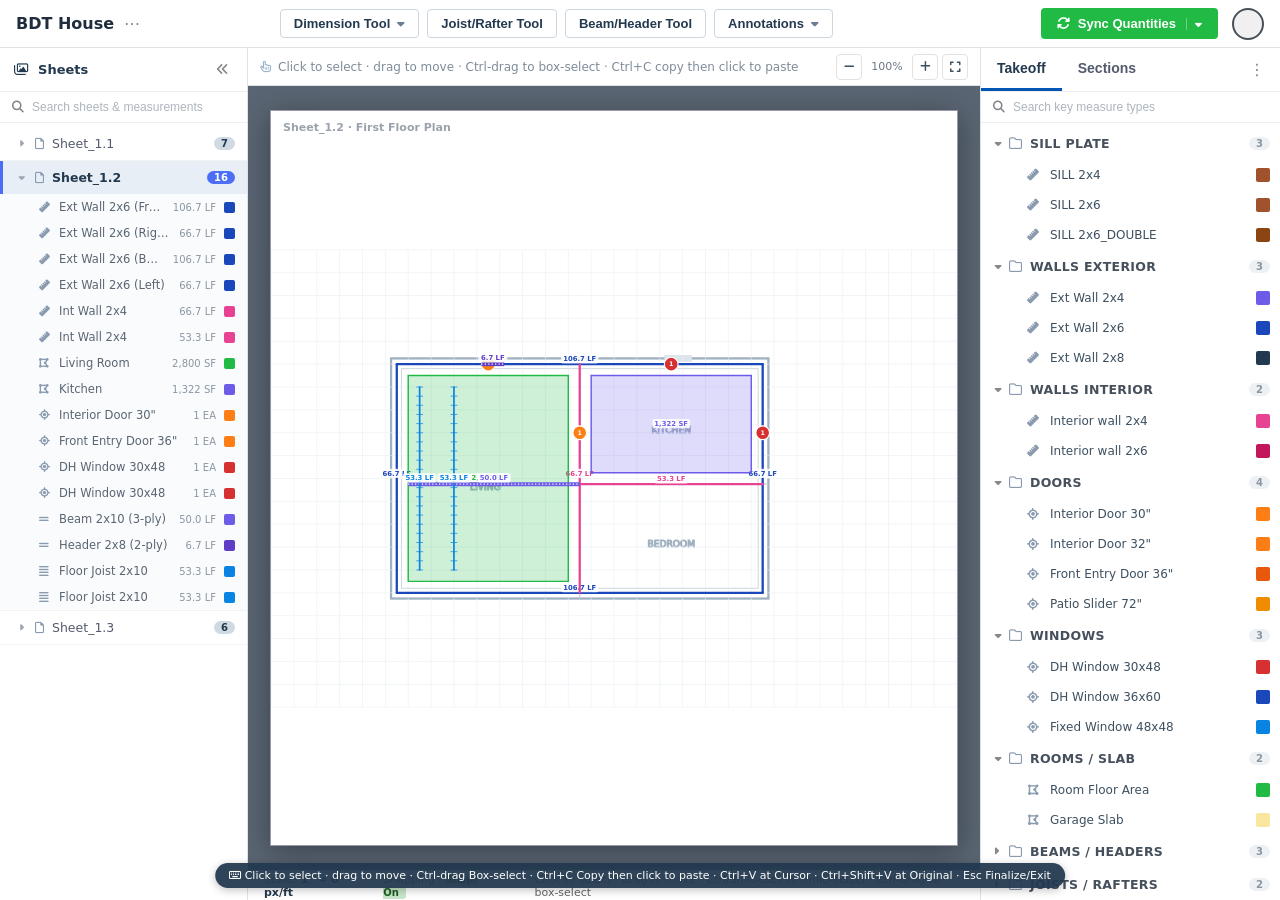
==== commit d1938f24: "Phase 3: simplify UI — remove tool modes, add Measurement Properties modal, row ellipsis menu, redes" ====
--- a/index.html
+++ b/index.html
@@ -57,25 +57,9 @@
     <!-- ============ CENTER — CANVAS ============ -->
     <main class="canvas-area">
       <div class="canvas-toolbar">
-        <div class="tool-group">
-          <button class="ctool active" id="tool-select" data-tool="select" title="Select tool (V) — click to select, Ctrl/Shift+click to multi-select, drag empty space to box-select">
-            <i class="fa-regular fa-hand-pointer"></i> Select
-          </button>
-          <button class="ctool" id="tool-move" data-tool="move" title="Move tool (M) — drag measurements to reposition them">
-            <i class="fa-solid fa-up-down-left-right"></i> Move
-          </button>
-          <button class="ctool" id="tool-pan" data-tool="pan" title="Pan tool (H) — drag to pan the sheet">
-            <i class="fa-solid fa-hand"></i> Pan
-          </button>
-        </div>
-        <span class="tool-sep"></span>
-        <button class="ctool combine-btn" id="btn-combine" data-tool="" title="Combine selected measurements that share the same Key Measure name" disabled>
-          <i class="fa-solid fa-object-group"></i> Combine Same KM
-        </button>
+        <span class="canvas-hint" id="canvas-hint"><i class="fa-regular fa-hand-pointer"></i> Click to select &middot; drag to move &middot; Ctrl-drag to box-select &middot; Ctrl+C copy then click to paste</span>
 
         <span class="spacer"></span>
-
-        <span class="canvas-hint" id="canvas-hint"><i class="fa-regular fa-hand-pointer"></i> Click to select &middot; Ctrl-drag to box-select &middot; Ctrl+C copy then click to paste</span>
 
         <div class="zoom-group">
           <button class="zoom-btn" id="zoom-out" title="Zoom out"><i class="fa-solid fa-minus"></i></button>
@@ -97,7 +81,6 @@
       </div>
 
       <div class="status-bar">
-        <span class="status-item">Tool: <b id="status-tool">Select</b></span>
         <span class="status-item">Scale: <b>1" = 6 px/ft</b></span>
         <span class="status-item">Snapping <span class="on" id="status-snap">ON</span></span>
         <span class="status-spacer"></span>
@@ -142,8 +125,13 @@
     </div>
     <div class="ctx-item" id="ctx-edit">
       <i class="fa-solid fa-pen ctx-icon"></i>
-      <span class="ctx-label">Edit&hellip;</span>
+      <span class="ctx-label">Edit Properties&hellip;</span>
       <span class="ctx-shortcut">Dbl-click</span>
+    </div>
+    <div class="ctx-item" id="ctx-combine">
+      <i class="fa-solid fa-object-group ctx-icon"></i>
+      <span class="ctx-label">Combine Measurements</span>
+      <span class="ctx-shortcut"></span>
     </div>
     <div class="ctx-divider"></div>
     <div class="ctx-item" id="ctx-delete">
@@ -170,7 +158,7 @@
   <!-- ===================== HELP PILL ===================== -->
   <div class="help-pill" title="Keyboard shortcuts">
     <i class="fa-regular fa-keyboard"></i>
-    <span>V Select &middot; M Move &middot; Ctrl+C Copy then click to paste &middot; Ctrl+V at Cursor &middot; Ctrl+Shift+V at Original &middot; Ctrl-drag Box-select &middot; Esc Finalize/Exit</span>
+    <span>Click to select &middot; drag to move &middot; Ctrl-drag Box-select &middot; Ctrl+C Copy then click to paste &middot; Ctrl+V at Cursor &middot; Ctrl+Shift+V at Original &middot; Esc Finalize/Exit</span>
   </div>
 
   <!-- ===================== SCRIPTS ===================== -->
--- a/styles.css
+++ b/styles.css
@@ -300,6 +300,83 @@
 .audit-badge { display: inline-flex; align-items: center; gap: 5px; font-size: 10px; color: #8a96a3; font-variant-numeric: tabular-nums; background: #eef2f6; border-radius: 4px; padding: 1px 7px; }
 .sel-outline-line { fill: none; stroke: var(--color-sel); stroke-width: 3; stroke-opacity: .35; pointer-events: none; }
 
+/* ===================== ROW ELLIPSIS MENU (left panel) ===================== */
+.measure-row { position: relative; }
+.row-ellipsis {
+  display: none; align-items: center; justify-content: center;
+  width: 22px; height: 22px; flex-shrink: 0; margin-left: -2px;
+  border: none; background: transparent; border-radius: 4px;
+  color: #6b7785; font-size: 15px; line-height: 1; cursor: pointer; padding: 0;
+}
+.measure-row:hover .row-ellipsis { display: inline-flex; }
+.row-ellipsis:hover { background: #d8e2ec; color: var(--color-primary); }
+.row-menu {
+  position: fixed; z-index: 9200; min-width: 168px; background: #fff;
+  border: 1px solid #ddd; border-radius: 6px; box-shadow: 0 4px 18px rgba(0,0,0,.18);
+  padding: 5px 0; font-size: 13px;
+}
+.row-menu .rm-item { display: flex; align-items: center; gap: 10px; padding: 9px 16px; color: #3d5060; cursor: pointer; }
+.row-menu .rm-item i { width: 15px; text-align: center; color: #8a9bb0; font-size: 12px; }
+.row-menu .rm-item:hover { background: #ededed; color: #16181b; }
+.row-menu .rm-item:hover i { color: var(--color-primary); }
+.row-menu .rm-item.danger { color: #973937; }
+.row-menu .rm-item.danger i { color: #ba2121; }
+.row-menu .rm-item.danger:hover { background: #fbeaea; }
+
+/* ===================== MEASUREMENT PROPERTIES MODAL ===================== */
+.modal-box.props-modal { width: 620px; max-width: 94vw; padding: 0; }
+.props-modal .modal-titlebar {
+  display: flex; align-items: center; justify-content: space-between;
+  padding: 20px 28px 14px; border-bottom: 1px solid #edf0f3;
+}
+.props-modal .modal-titlebar h4 { font-size: 22px; font-weight: 600; color: #2b3440; margin: 0; }
+.props-modal .modal-x {
+  border: none; background: transparent; font-size: 26px; line-height: 1;
+  color: #6b7785; cursor: pointer; padding: 0 4px; border-radius: 4px;
+}
+.props-modal .modal-x:hover { color: #2b3440; }
+.props-modal .modal-sub { padding: 12px 28px 0; margin: 0; }
+.props-modal .combine-list { margin: 10px 28px 0; }
+.props-modal .conflict-confirm { margin: 14px 28px 0; }
+.props-modal .modal-btns { padding: 18px 28px 22px; margin-top: 10px; }
+
+.props-form {
+  display: grid; grid-template-columns: 150px 1fr;
+  align-items: center; gap: 16px 18px; padding: 22px 28px 4px;
+}
+.props-form .pf-label { text-align: right; font-size: 14px; font-weight: 500; color: #46505c; margin: 0; display: block; }
+.props-form .pf-field { margin: 0; }
+.props-form .pf-input {
+  width: 100%; padding: 11px 12px; border: 1px solid #CED4DA; border-radius: 5px;
+  font-size: 14px; outline: none; color: #495057; background: #fff;
+}
+.props-form .pf-input:focus { border-color: var(--color-info); box-shadow: 0 0 0 2px rgba(76,110,245,0.12); }
+.props-form .props-readonly {
+  width: 100%; padding: 11px 12px; border: 1px solid #e3e7eb; border-radius: 5px;
+  font-size: 14px; color: #495057; background: #f1f3f5;
+}
+/* Linear Type spans both columns (label sits left-aligned above the radios) */
+.props-form .pf-spanlabel { grid-column: 1 / -1; font-size: 15px; font-weight: 600; color: #2b3440; margin: 2px 0 -6px; }
+.props-form .pf-radios { grid-column: 1 / -1; display: flex; gap: 36px; align-items: center; }
+.props-form .pf-radio { display: flex; align-items: center; gap: 9px; font-size: 14px; font-weight: 500; color: #46505c; cursor: pointer; margin: 0; }
+.props-form .pf-radio input { width: auto; accent-color: var(--color-primary); transform: scale(1.15); }
+
+/* Color picker (swatch + dropdown caret + popover palette) */
+.props-color { position: relative; display: inline-block; }
+.color-trigger {
+  display: flex; align-items: center; justify-content: space-between; gap: 14px;
+  width: 130px; padding: 8px 12px; border: 1px solid #CED4DA; border-radius: 5px;
+  background: #fff; cursor: pointer; color: #6b7785;
+}
+.color-trigger .color-trigger-sw { width: 34px; height: 20px; border-radius: 3px; border: 1px solid rgba(0,0,0,.12); }
+.color-pop {
+  position: absolute; top: calc(100% + 6px); left: 0; z-index: 50;
+  background: #fff; border: 1px solid #dde2e7; border-radius: 6px;
+  box-shadow: 0 6px 20px rgba(0,0,0,.16); padding: 10px;
+  display: flex; flex-wrap: wrap; gap: 7px; width: 190px;
+}
+.color-pop[hidden] { display: none; }
+
 @media (max-width: 980px) {
   .sheets-panel { width: 56px; min-width: 56px; } .sheets-panel .panel-body { display: none; }
   .takeoff-panel { width: 250px; min-width: 220px; }
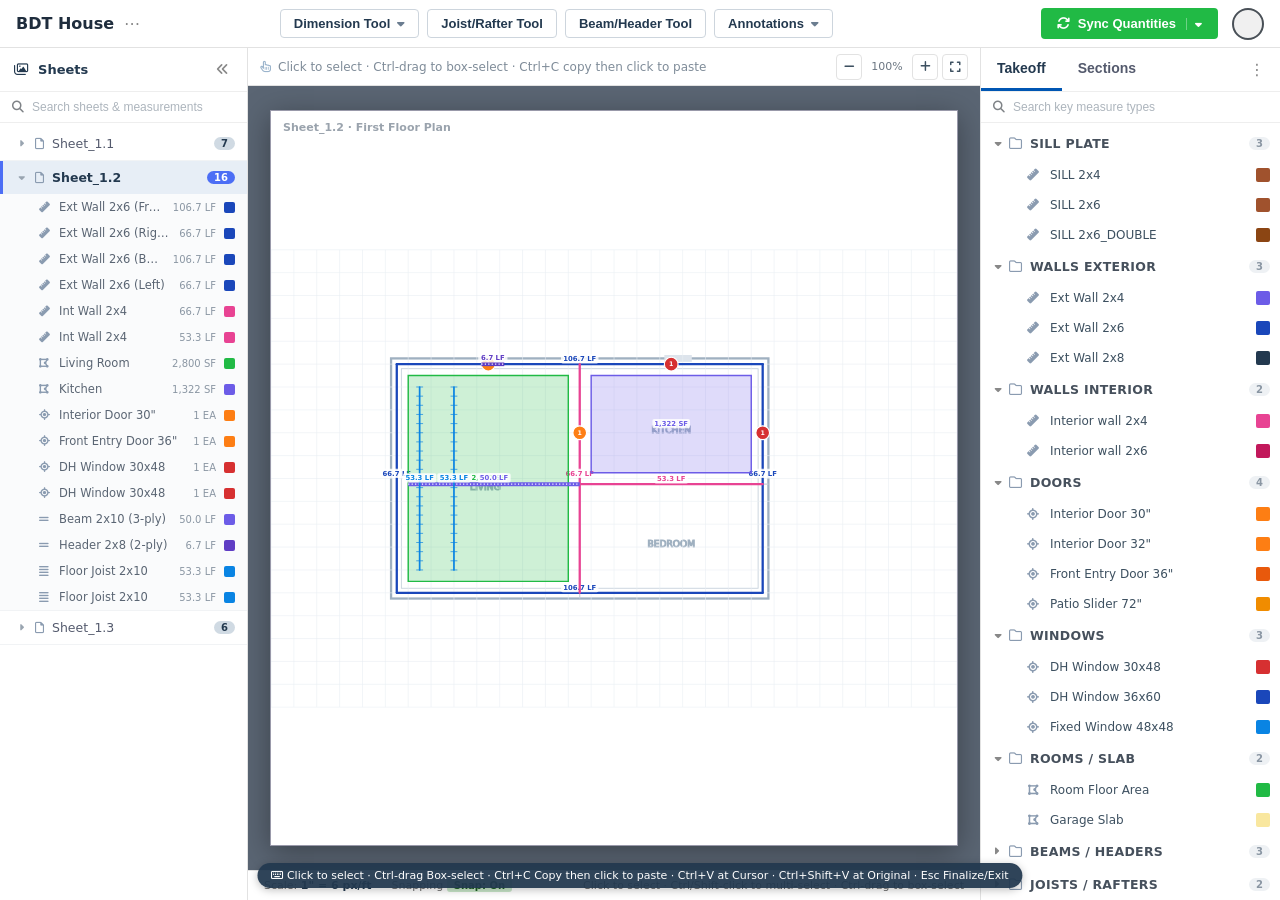
==== commit 8012884f: "Remove combine confirmation checkbox; disable drag-to-move outside paste mode (select-only on click)" ====
--- a/index.html
+++ b/index.html
@@ -57,7 +57,7 @@
     <!-- ============ CENTER — CANVAS ============ -->
     <main class="canvas-area">
       <div class="canvas-toolbar">
-        <span class="canvas-hint" id="canvas-hint"><i class="fa-regular fa-hand-pointer"></i> Click to select &middot; drag to move &middot; Ctrl-drag to box-select &middot; Ctrl+C copy then click to paste</span>
+        <span class="canvas-hint" id="canvas-hint"><i class="fa-regular fa-hand-pointer"></i> Click to select &middot; Ctrl-drag to box-select &middot; Ctrl+C copy then click to paste</span>
 
         <span class="spacer"></span>
 
@@ -158,7 +158,7 @@
   <!-- ===================== HELP PILL ===================== -->
   <div class="help-pill" title="Keyboard shortcuts">
     <i class="fa-regular fa-keyboard"></i>
-    <span>Click to select &middot; drag to move &middot; Ctrl-drag Box-select &middot; Ctrl+C Copy then click to paste &middot; Ctrl+V at Cursor &middot; Ctrl+Shift+V at Original &middot; Esc Finalize/Exit</span>
+    <span>Click to select &middot; Ctrl-drag Box-select &middot; Ctrl+C Copy then click to paste &middot; Ctrl+V at Cursor &middot; Ctrl+Shift+V at Original &middot; Esc Finalize/Exit</span>
   </div>
 
   <!-- ===================== SCRIPTS ===================== -->
